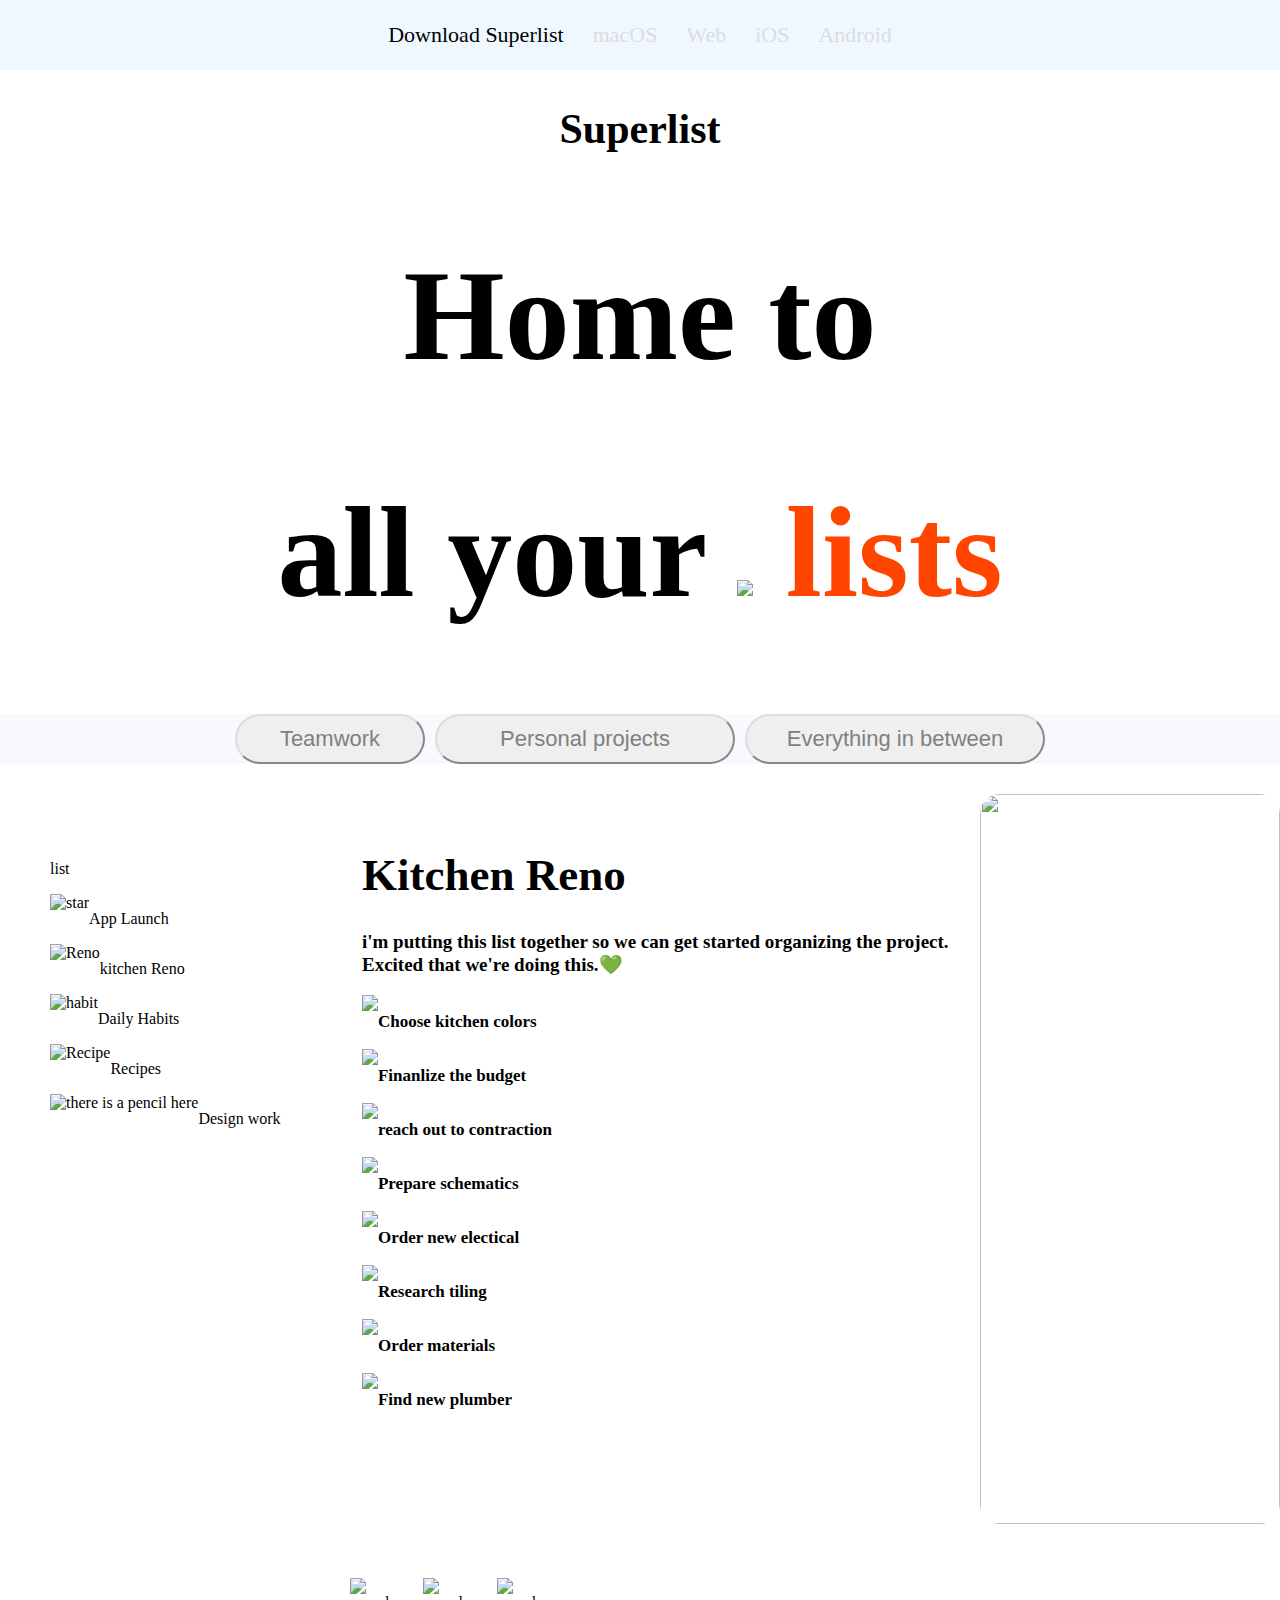
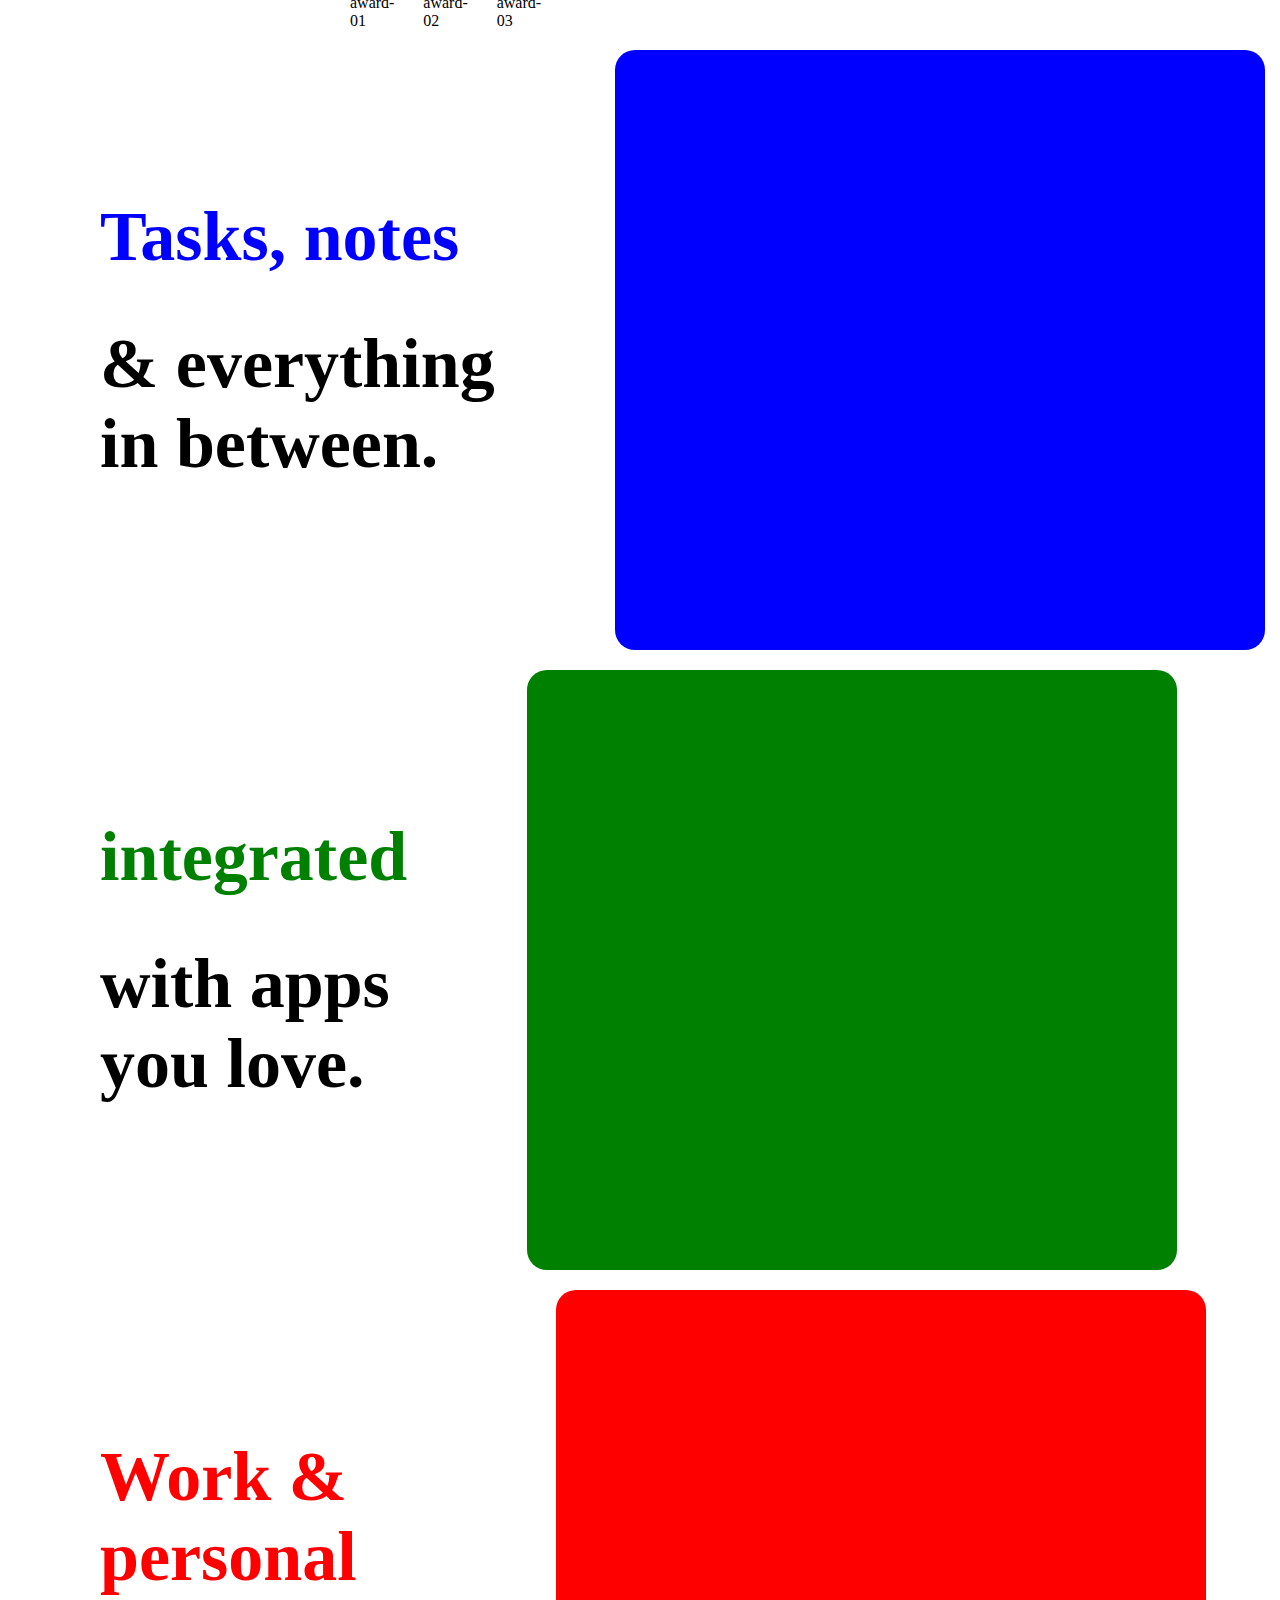
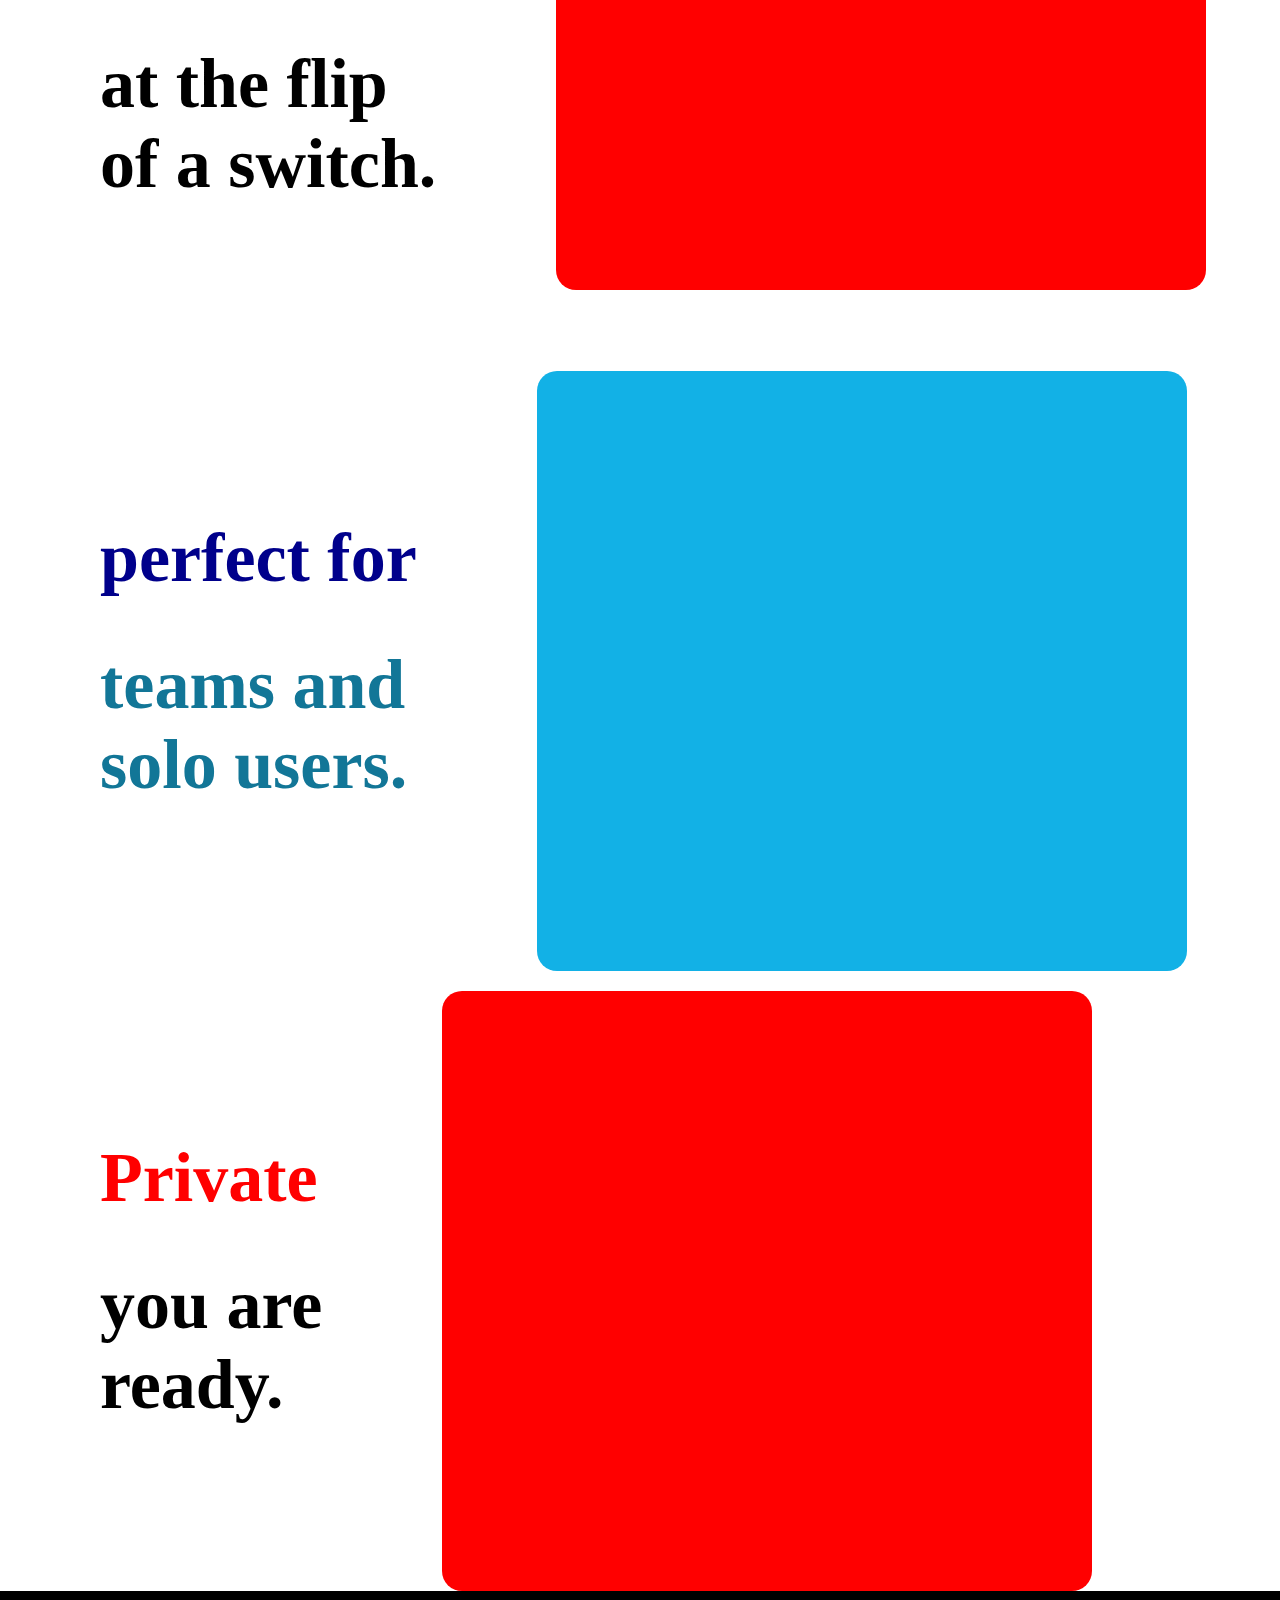
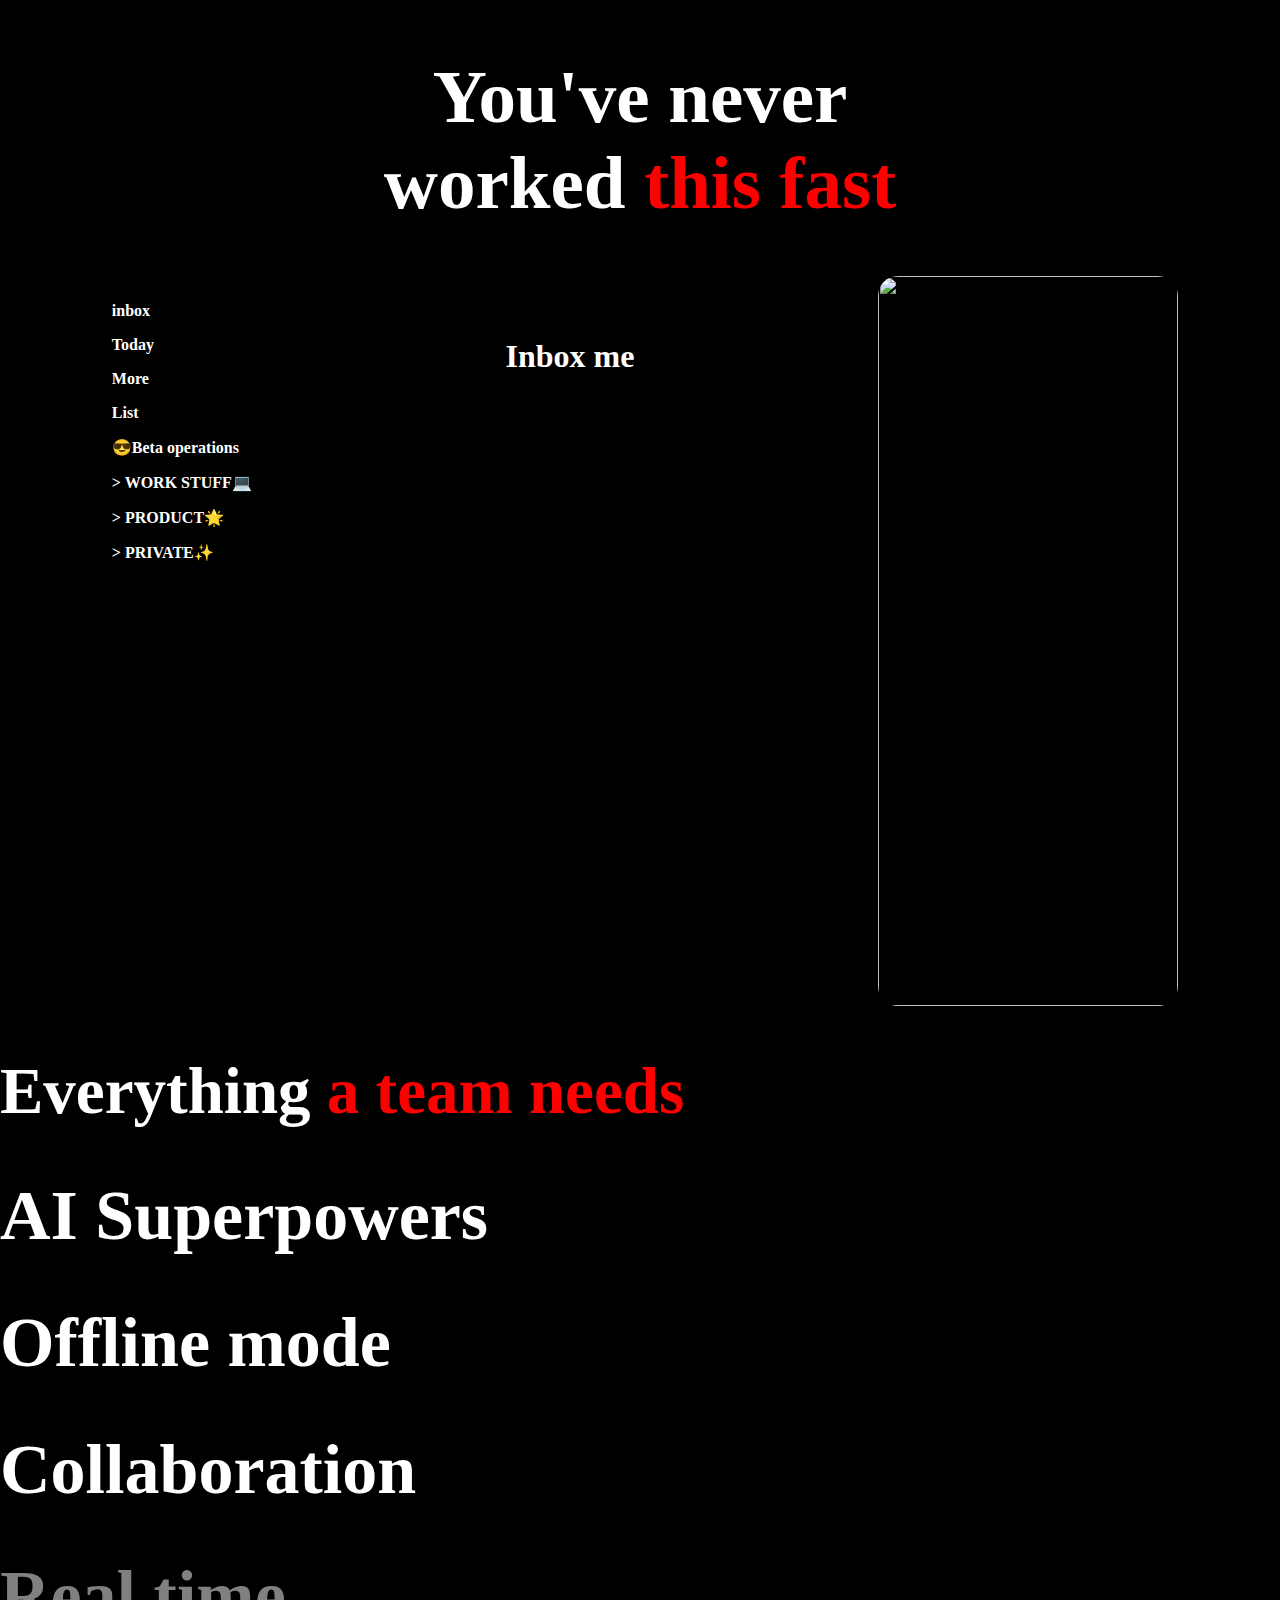
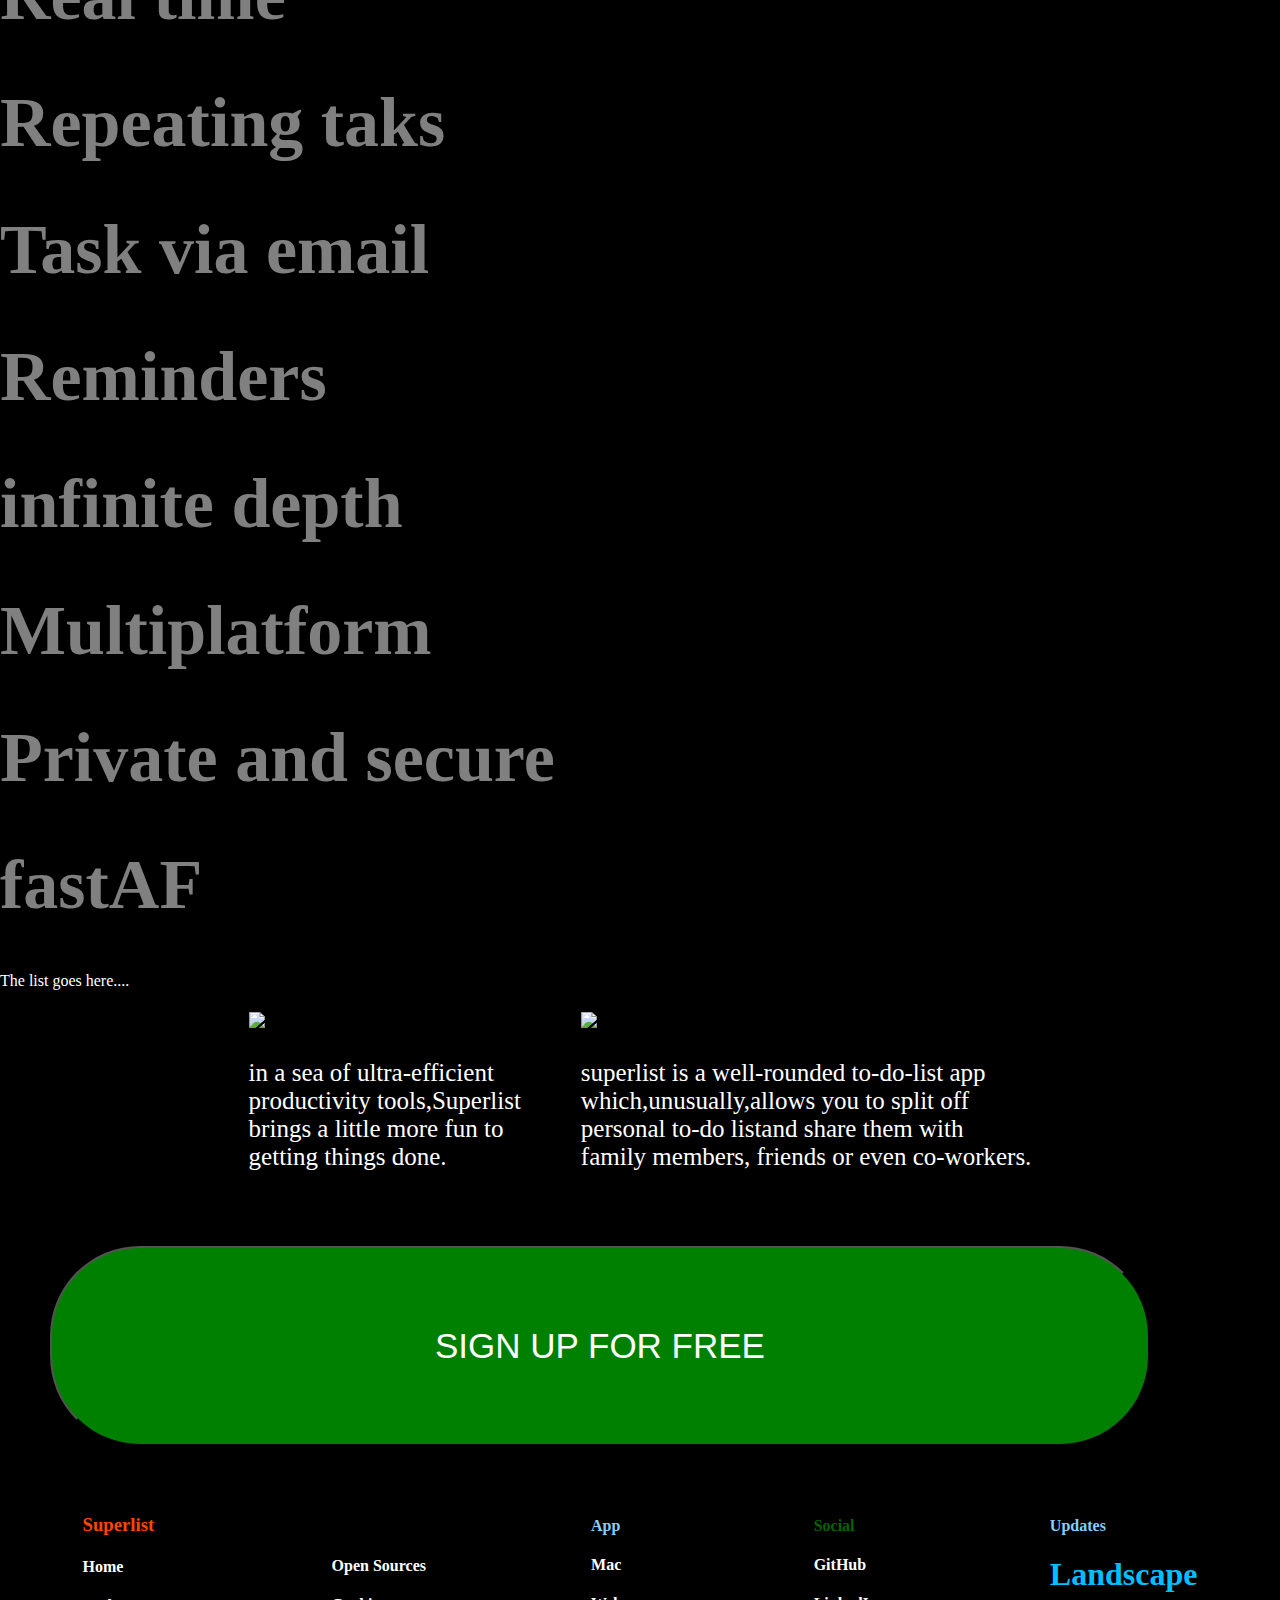
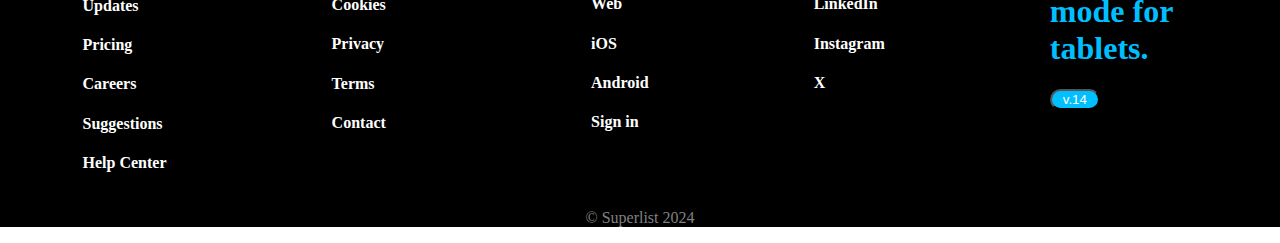
==== superlink_project/index.html @ af2967df "recent-push" ====
<!DOCTYPE html>
<html lang="en">
  <head>
    <meta charset="UTF-8" />
    <meta name="viewport" content="width=device-width, initial-scale=1.0" />
    <title>superlist</title>
    <link rel="stylesheet" href="/superlink_project/input.css" />
  </head>
  <body>
    <!-- HEADER-PART -->
    <header>
      <div class="head">
        <p>Download Superlist</p>
        <a href="#" class="macos">macOS</a>
        <a href="#" class="web">Web</a>
        <a href="#" class="ios">iOS</a>
        <a href="#" class="Android">Android</a>
      </div>
    </header>
    <!-- END OF HEADER PART -->

    <!--HOME PART  -->
    <h2 class="super">Superlist</h2>
    <section class="first-section">
      <h1>Home to</h1>
      <h1>
        all your
       <img src="superlink_project/images/mark-up.svg" class="mark"> <span style="color: orangered">lists</span>
      </h1>
      <div class="magic">
        <button class="team">Teamwork</button>
        <button class="personal">Personal projects</button>
        <button class="Everything">Everything in between</button>
      </div>
    </section>
    <!-- END OF HOME PART -->

    <!-- APP LAUNCH -->
    <div>
      <div class="launch">
        <div class="list">
          <p>list</p>
          <div class="star">
            <img src="superlink_project/images/AppLauch.PNG" alt="star" />
            <p>App Launch</p>
          </div>

          <div class="Reno">
            <img src="superlink_project/images/Reno.PNG" alt="Reno" />
            <p>kitchen Reno</p>
          </div>

          <div class="Habit">
            <img src="superlink_project/images/Habit.PNG" alt="habit" />
            <p>Daily Habits</p>
          </div>
          <div class="Recipe">
            <img src="superlink_project/images/Recipe.PNG" alt="Recipe" />
            <p>Recipes</p>
          </div>
          <div class="pencil">
            <img src="superlink_project/images/pencil.PNG" alt=" there is a pencil here" />
            <p>Design work</p>
          </div>
        </div>

        <div class="mark-up-class">
          <h1 class="big">Kitchen Reno</h1>
          <p class="about-kitchen">
            i'm putting this list together so we can get started organizing the
            project.
            <br />Excited that we're doing this.💚
          </p>
          <div class="like">
            <img src="superlink_project/images/mark-up.svg" />
            <p>Choose kitchen colors</p>
          </div>
          <div class="like">
            <img src="superlink_project/images/mark-up.svg" />
            <p>Finanlize the budget</p>
          </div>
          <div class="like">
            <img src="superlink_project/images/mark-up.svg" />
            <p>reach out to contraction</p>
          </div>
          <div class="like">
            <img src="superlink_project/images/mark-up.svg" />
            <p>Prepare schematics</p>
          </div>
          <div class="like">
            <img src="superlink_project/images/mark-up.svg" />
            <p>Order new electical</p>
          </div>
          <div class="like">
            <img src="superlink_project/images/mark-up.svg" />
            <p>Research tiling</p>
          </div>
          <div class="like">
            <img src="superlink_project/images/mark-up.svg" />
            <p>Order materials</p>
          </div>
          <div class="like">
            <img src="superlink_project/images/mark-up.svg" />
            <p>Find new plumber</p>
          </div>
        </div>
        <div>
          <img src="superlink_project/images/Landscape.jpg" class="image" />
        </div>
      </div>
    </div>
    <!-- END OF APP LAUNCH -->

    <!-- AWARD-PART -->
      <div class="push">
        <img src="superlink_project/images/daily-award.svg" alt="award-01" />
        <img src="superlink_project/images/weekly-award.svg" alt="award-02" />
        <img src="superlink_project/images/monthly-award.svg" alt="award-03" />
      </div>
    </div>

    <div class="pony">
      <div class="task">
      <h1><span style="color: blue;">Tasks, notes</span></h1>
      <h1>& everything<br> in between.</h1>
    </div>
    <div>
      <section class="style"></section>
      </div>
    </div>

    <div class="pony">
      <div class="task">
      <h1><span style="color: green;">integrated</span></h1>
      <h1>with apps<br> you love.</h1>
    </div>
    <div>
      <section class="style-two"></section>
      </div>
    </div>
     <div class="pony">
      <div class="task">
      <h1><span style="color: red;">Work & <br>personal</span></h1>
      <h1>at the flip <br> of a switch.</h1>
    </div>
    <div>
      <section class="style-three"></section>
      </div>
    </div>

     <div class="pony">
      <div class="task">
      <h1><span style="color: darkblue">perfect for</span></h1>
      <h1><span style="color:rgb(18, 118, 151)">teams and<br> solo users.</span></h1>
    </div>
    <div>
      <section class="style-four"></section>
      </div>
    </div>

     <div class="pony">
      <div class="task">
      <h1><span style="color: red ;">Private</span></h1>
      <h1>you are<br> ready.</h1>
    </div>
    <div>
      <section class="style-three"></section>
      </div>
    </div>

    <section class="bigger">
      <h1 class="fast">You've never <br>worked <span style="color: red;">this fast</span></h1>
      <div class="child">
        <div class="inbox">
      <p>inbox</p>
      <p>Today</p>
      <p>More</p>
      <P>List</P>
      <p>😎Beta operations</p>
      <p> > WORK STUFF💻</p>
      <p> > PRODUCT🌟</p>
      <p> > PRIVATE✨</p>
      </div>
      <div class="inbox-me">
        <h1>Inbox me</h1>
        
      </div>
      <div>
      <img src="superlink_project/images/Landscape.jpg" class="image" />
      </div> 
      </div>
      <h1 class="needs">Everything<span style="color: red;"> a team needs</span></h1>
      <div class="full">
      <h1>AI Superpowers</h1>
      <h1>Offline mode</h1>
      <h1>Collaboration</h1>
      </div>
      <div class="offline-mode">
      <h1>Real time</h1>
      <h1>Repeating taks</h1>
      <h1>Task via email</h1>
      <h1>Reminders</h1>
      <h1>infinite depth</h1>
      <h1>Multiplatform</h1>
      <h1>Private and secure</h1>
      <h1>fastAF</h1>
      </div>
      <p>The list goes here....</p>
        <div class="cat">
          <div>
      <img src="superlink_project/images/verge.png" class="pin"/>
      <p>in a sea of ultra-efficient <br>productivity tools,Superlist<br> brings a little more fun to<br> getting things done.</p>
      </div>
      <div>
      <img src="superlink_project/images/tee-cee.png" class="thin"/>
      <p>superlist is a well-rounded to-do-list app<br> which,unusually,allows you to split off<br> personal to-do listand share them with<br> family members, friends or even co-workers. </p>
      </div>
      </div>
      <button class="never">SIGN UP FOR FREE</button>

      
      <footer>
        <div class="foot">
        <div>
        <h3><span style="color: orangered;">Superlist</span></h3>
        <h4>Home</h4>
        <h4>Updates</h4>
        <h4>Pricing</h4>
        <h4>Careers</h4>
        <h4>Suggestions</h4>
        <h4>Help Center</h4>
          </div>
          <div class="sources">
        <h4>Open Sources</h4>
        <h4>Cookies</h4>
        <h4>Privacy</h4>
        <h4>Terms</h4>
        <h4>Contact</h4>
        </div>
        <div>
        <h4><span style="color: lightskyblue;">App</span></h4>
        <h4>Mac</h4>
        <h4>Web</h4>
        <h4>iOS</h4>
        <h4>Android</h4>
        <h4>Sign in</h4>
        </div>
        <div>
        <h4><span style="color: darkgreen;">Social</span></h4>
        <h4>GitHub</h4>
        <h4>LinkedIn</h4>
        <h4>Instagram</h4>
        <h4>X</h4>
        </div>
        <div>
        <h4><span style="color:lightskyblue ;">Updates</span></h4>
        <h1 class="land">Landscape<br>
        mode for<br>
        tablets.</h1>
        <button class="end">v.14</button>
        </div>
      </div>
      <p class="copy">&copy; Superlist 2024</p>
      </footer>
    </section>
  </body>
</html>
---- superlink_project/input.css ----
body {
  margin: 0;
  padding: 0;
  box-sizing: border-box;
}
a {
  text-decoration: none;
  color: gainsboro;
}
.head {
  background-color: aliceblue;
  display: flex;
  flex-direction: row;
  gap: 29px;
  align-items: center;
  font-size: 22px;
  justify-content: center;
}
.mark {
  width: 70px;
  align-items: center;
}

.super {
  font-size: 42px;
  text-align: center;
}

.first-section {
  font-size: 65px;
  text-align: center;
}
.magic {
  font-size: 25px;
  display: flex;
  align-items: center;
  gap: 10px;
  background-color: ghostwhite;
  justify-content: center;
}
.team {
  width: 190px;
  width: 190px;
  border-radius: 50px;
  font-size: 22px;
  padding: 10px;
  border-color: gainsboro;
  color: grey;
}
.personal {
  width: 300px;
  width: 300px;
  border-radius: 50px;
  font-size: 22px;
  padding: 10px;
  border-color: gainsboro;
  color: grey;
}
.Everything {
  width: 300px;
  width: 300px;
  border-radius: 50px;
  font-size: 22px;
  padding: 10px;
  border-color: gainsboro;
  cursor: pointer;
  color: grey;
}
.list {
  background-color: white;
  padding: 50px;
  border-radius: 20px;
}
.star {
  display: flex;
}
.Reno {
  display: flex;
}
.Habit {
  display: flex;
}
.Recipe {
  display: flex;
}
.pencil {
  display: flex;
}
.big {
  font-size: 45px;
  font-weight: 900;
}
.mark-up-class {
  padding: 25px;
}
.about-kitchen {
  font-weight: 700;
  font-size: 19px;
}
.like {
  display: flex;
  font-size: 17px;
  font-weight: 700;
  border-radius: 20px;
}
.image {
  width: 300px;
  height: 730px;
  border-radius: 20px;
}
.launch {
  display: flex;
  justify-content: space-between;
  margin-top: 30px;
}
.push {
  width: 200px;
  margin-top: 50px;
  margin-left: 350px;
  display: flex;
  gap: 20px;
}
.style {
  background-color: blue;
  width: 650px;
  height: 600px;
  border-radius: 20px;
}
.style-two {
  background-color: green;
  width: 650px;
  height: 600px;
  border-radius: 20px;
  margin-right: -160px;
}
.style-three {
  background-color: red;
  width: 650px;
  height: 600px;
  border-radius: 20px;
}
.style-four {
  background-color: rgb(18, 177, 230);
  width: 650px;
  height: 600px;
  border-radius: 20px;
}
.task {
  margin: 100px;
  font-size: 35px;
}
.pony {
  display: flex;
  gap: 20px;
  margin-top: 20px;
}
.bigger {
  border-radius: 0;
  margin-top: 0;
  padding-top: 13px;
  background-color: black;
  color: white;
}
.child {
  display: flex;
  justify-content: space-around;
}
.fast {
  text-align: center;
  font-size: 75px;
}
.inbox {
  font-weight: 700;
  padding: 10px;
}
.inbox-me {
  padding: 40px;
}
.offline-mode {
  font-size: 35px;
  color: gray;
}

.needs {
  font-size: 65px;
}
.full {
  font-size: 35px;
}
.thin {
  width: 100px;
}
.pin {
  width: 220px;
}
.cat {
  display: flex;
  font-size: 25px;
  justify-content: center;
  gap: 60px;
}
.never {
  width: 1100px;
  height: 200px;
  margin: 50px;
  border-radius: 90px;
  background-color: green;
  color: white;
  font-size: 35px;
}
.sources {
  padding-top: 40px;
}
.land {
  color: deepskyblue;
}
.foot {
  display: flex;
  justify-content: space-around;
}
.end {
  width: 50px;
  border-radius: 20px;
  background-color: deepskyblue;
  color: white;
}
.copy {
  color: gray;
  text-align: center;
}

.team:hover {
  border-color: blue;
  color: blue;
}
.personal:hover {
  border-color: orangered;
  color: orangered;
}
.Everything:hover {
  border-color: green;
  color: green;
}
.macos:hover {
  background-color: deepskyblue;
}
.web:hover {
  background-color: red;
}

.ios:hover {
  background-color: orange;
}

.Android:hover {
  background-color: cornflowerblue;
}
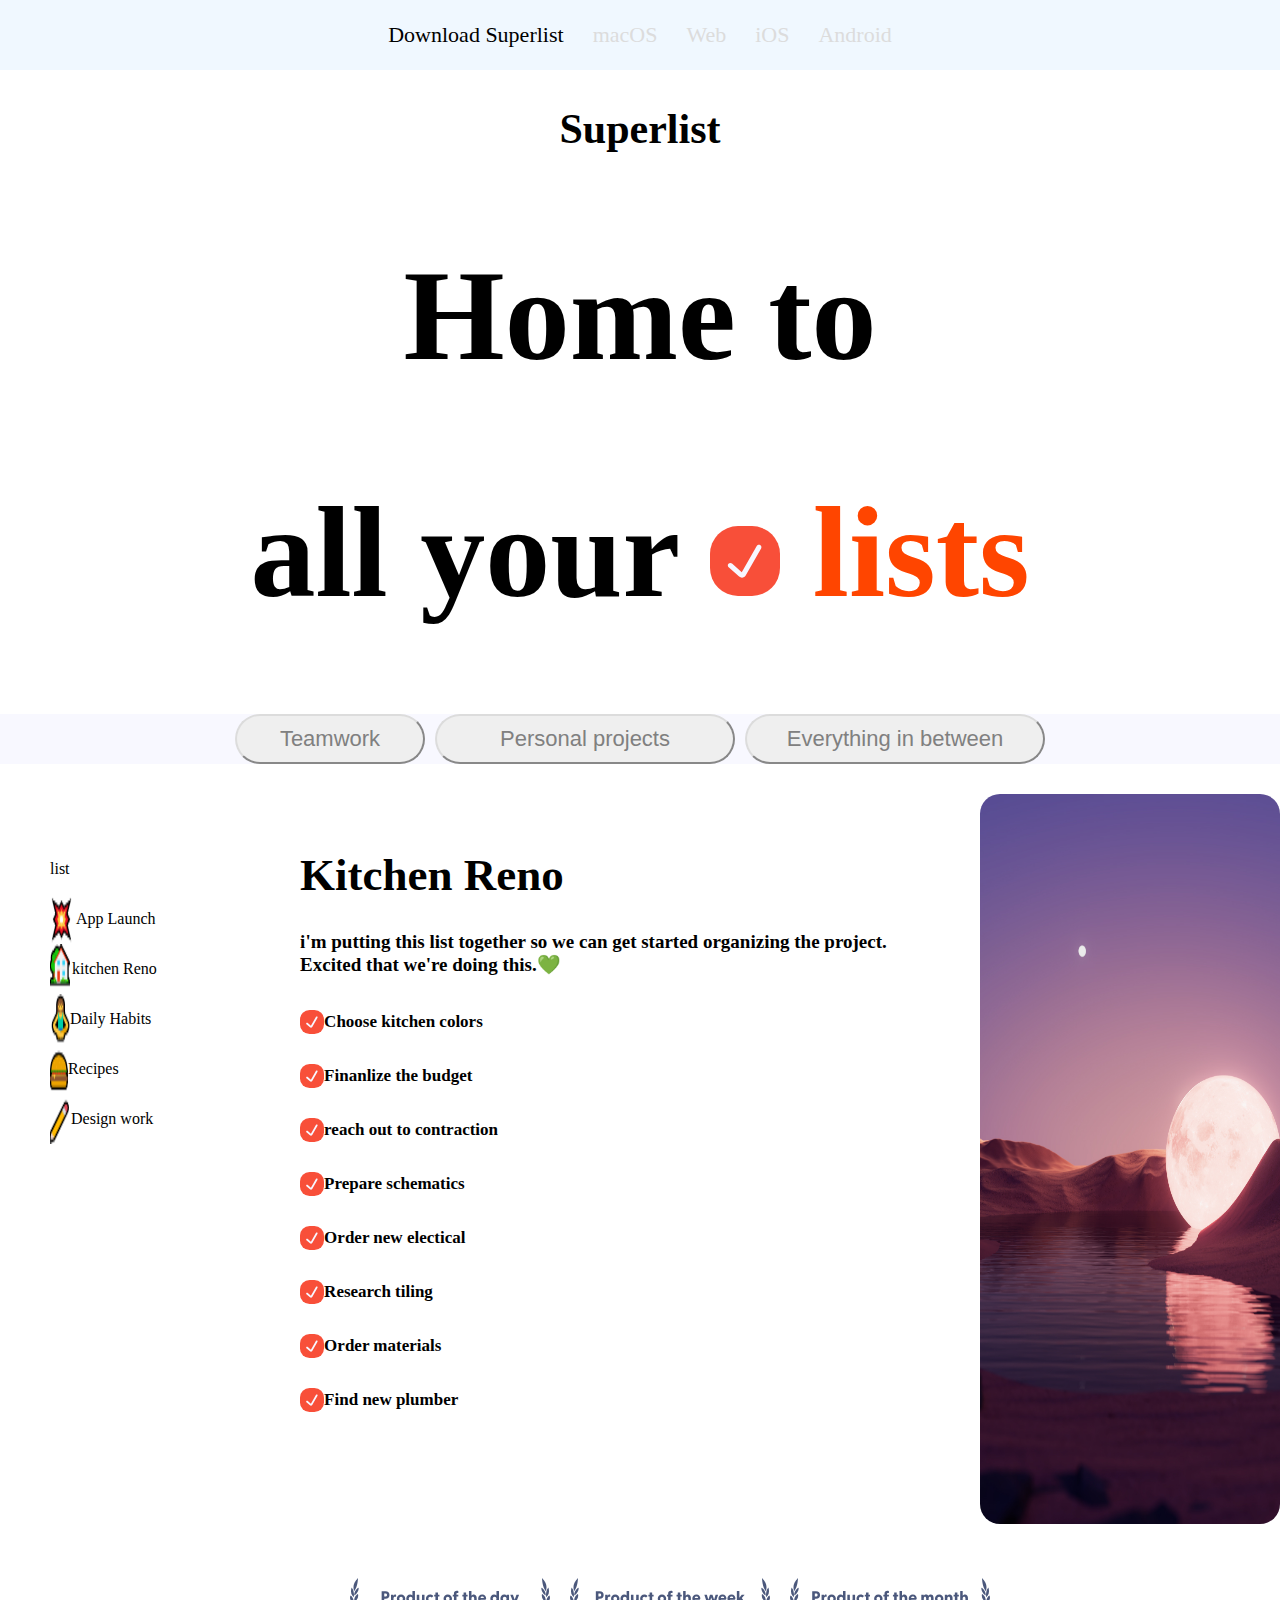
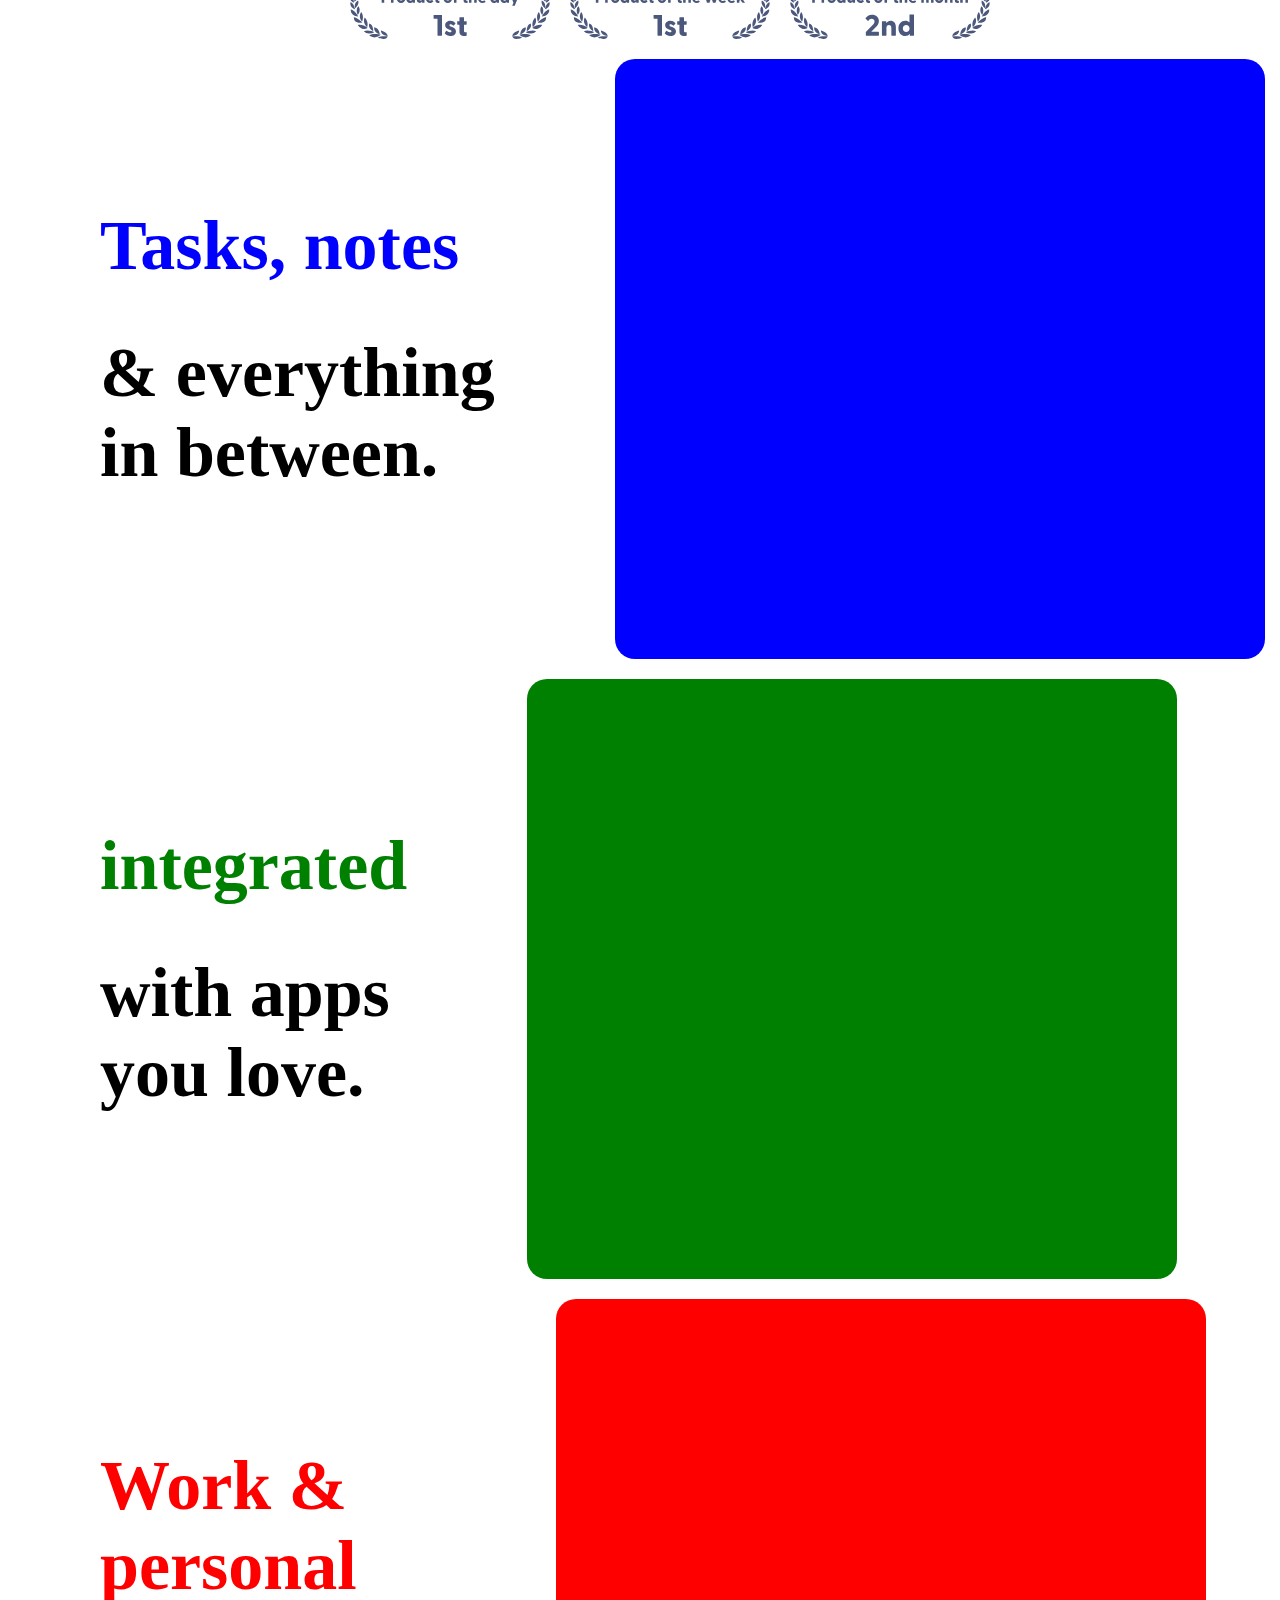
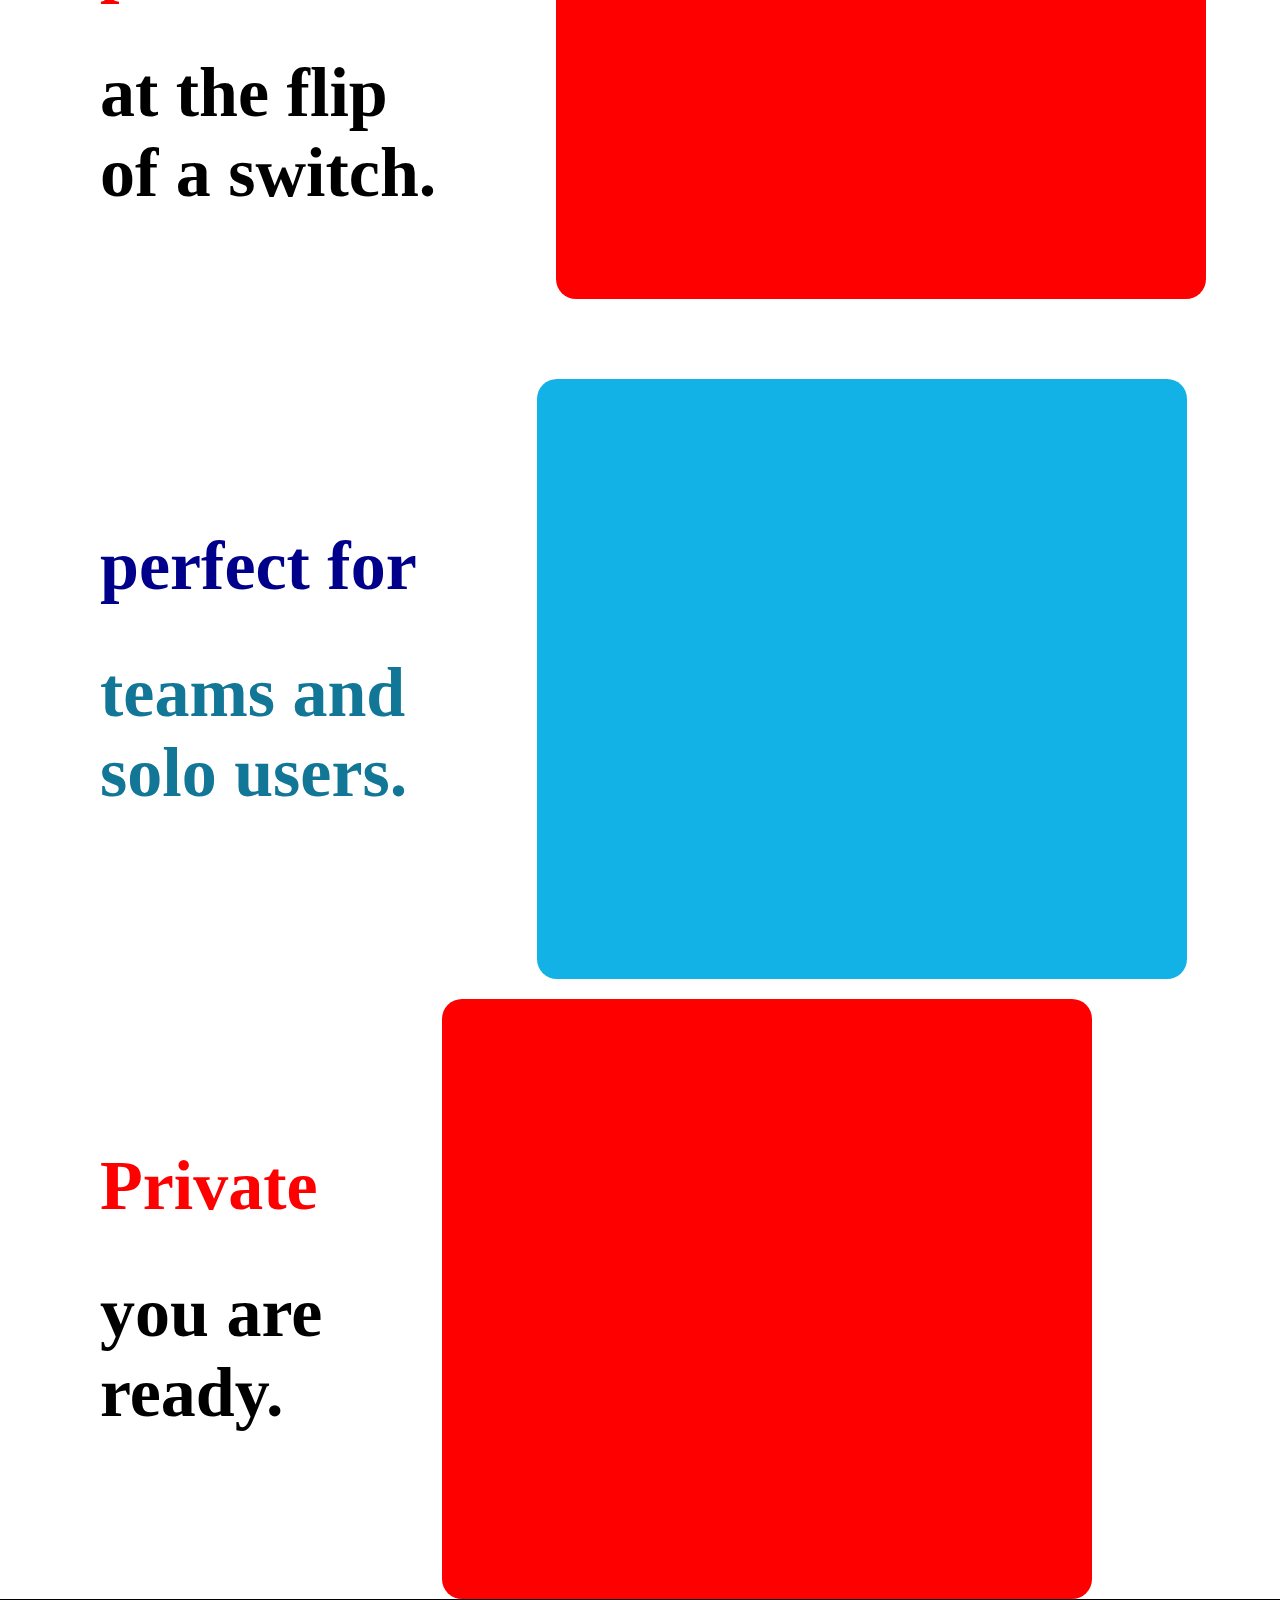
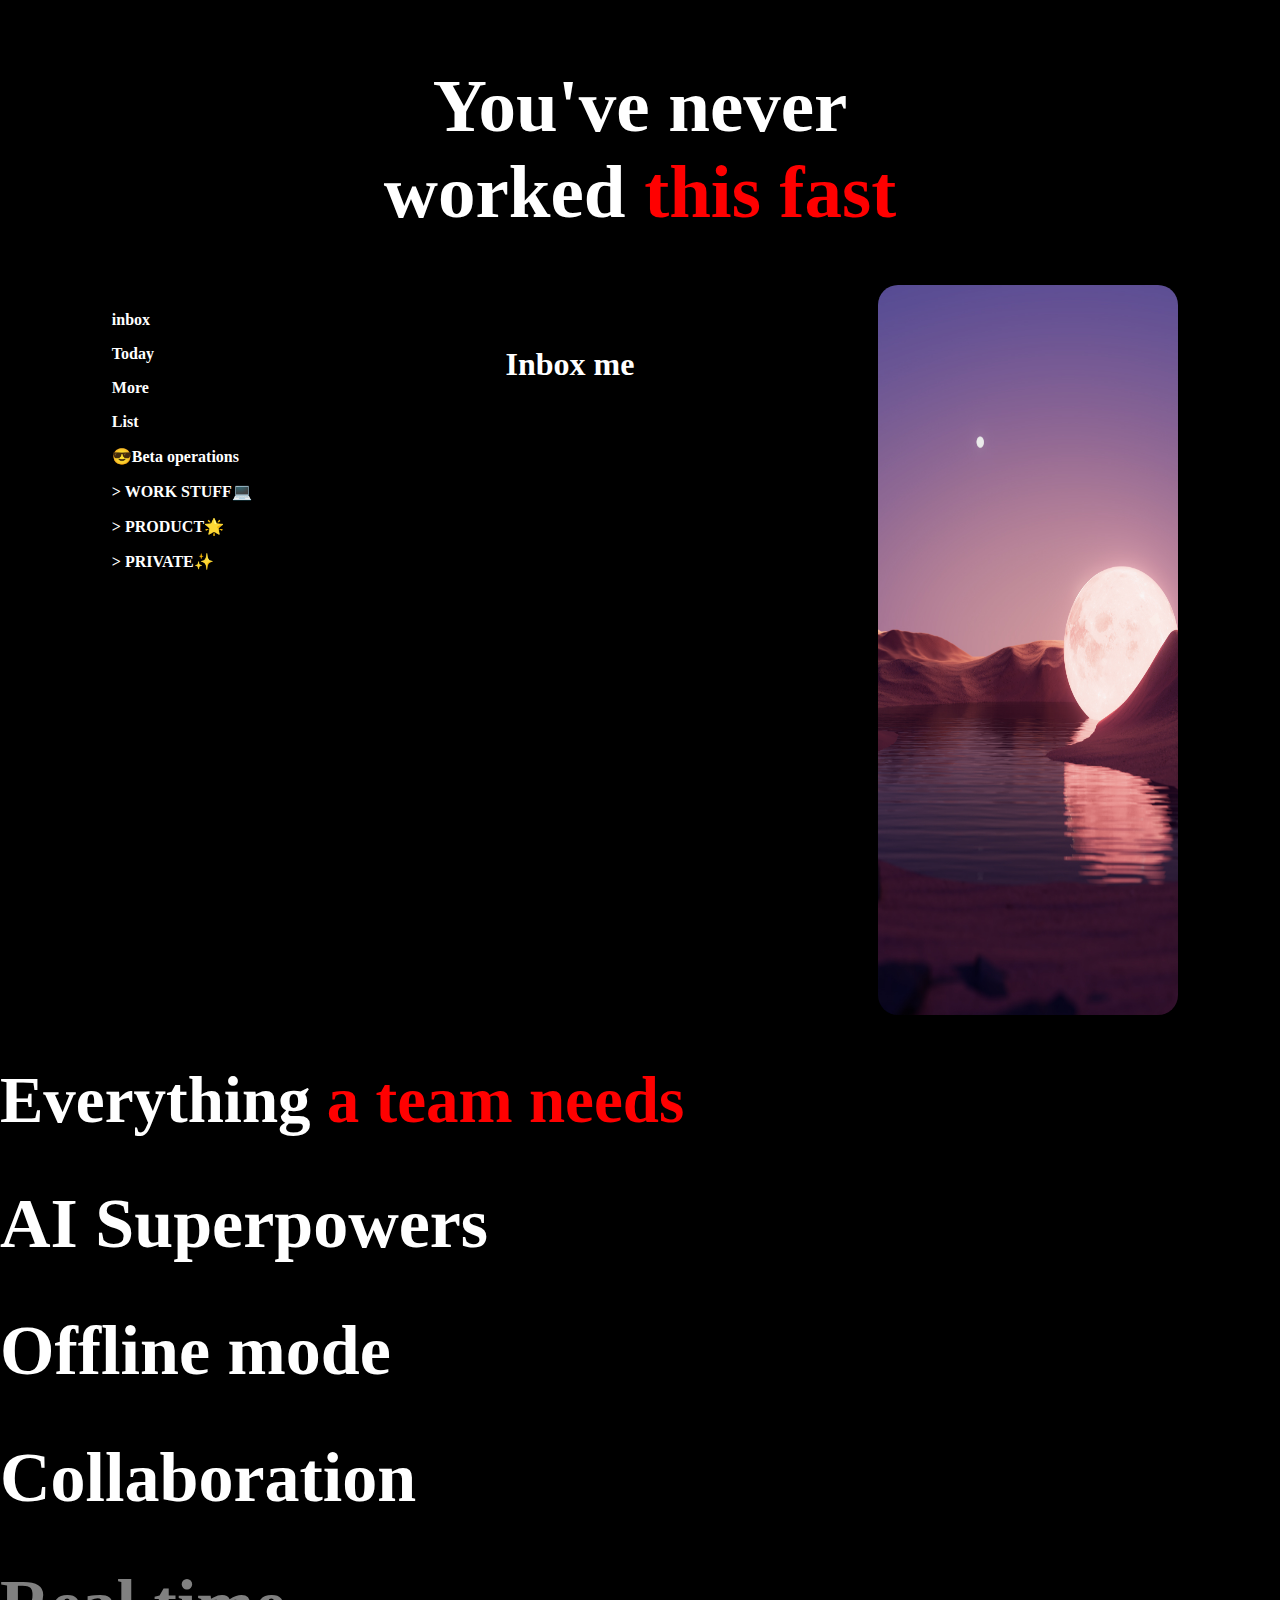
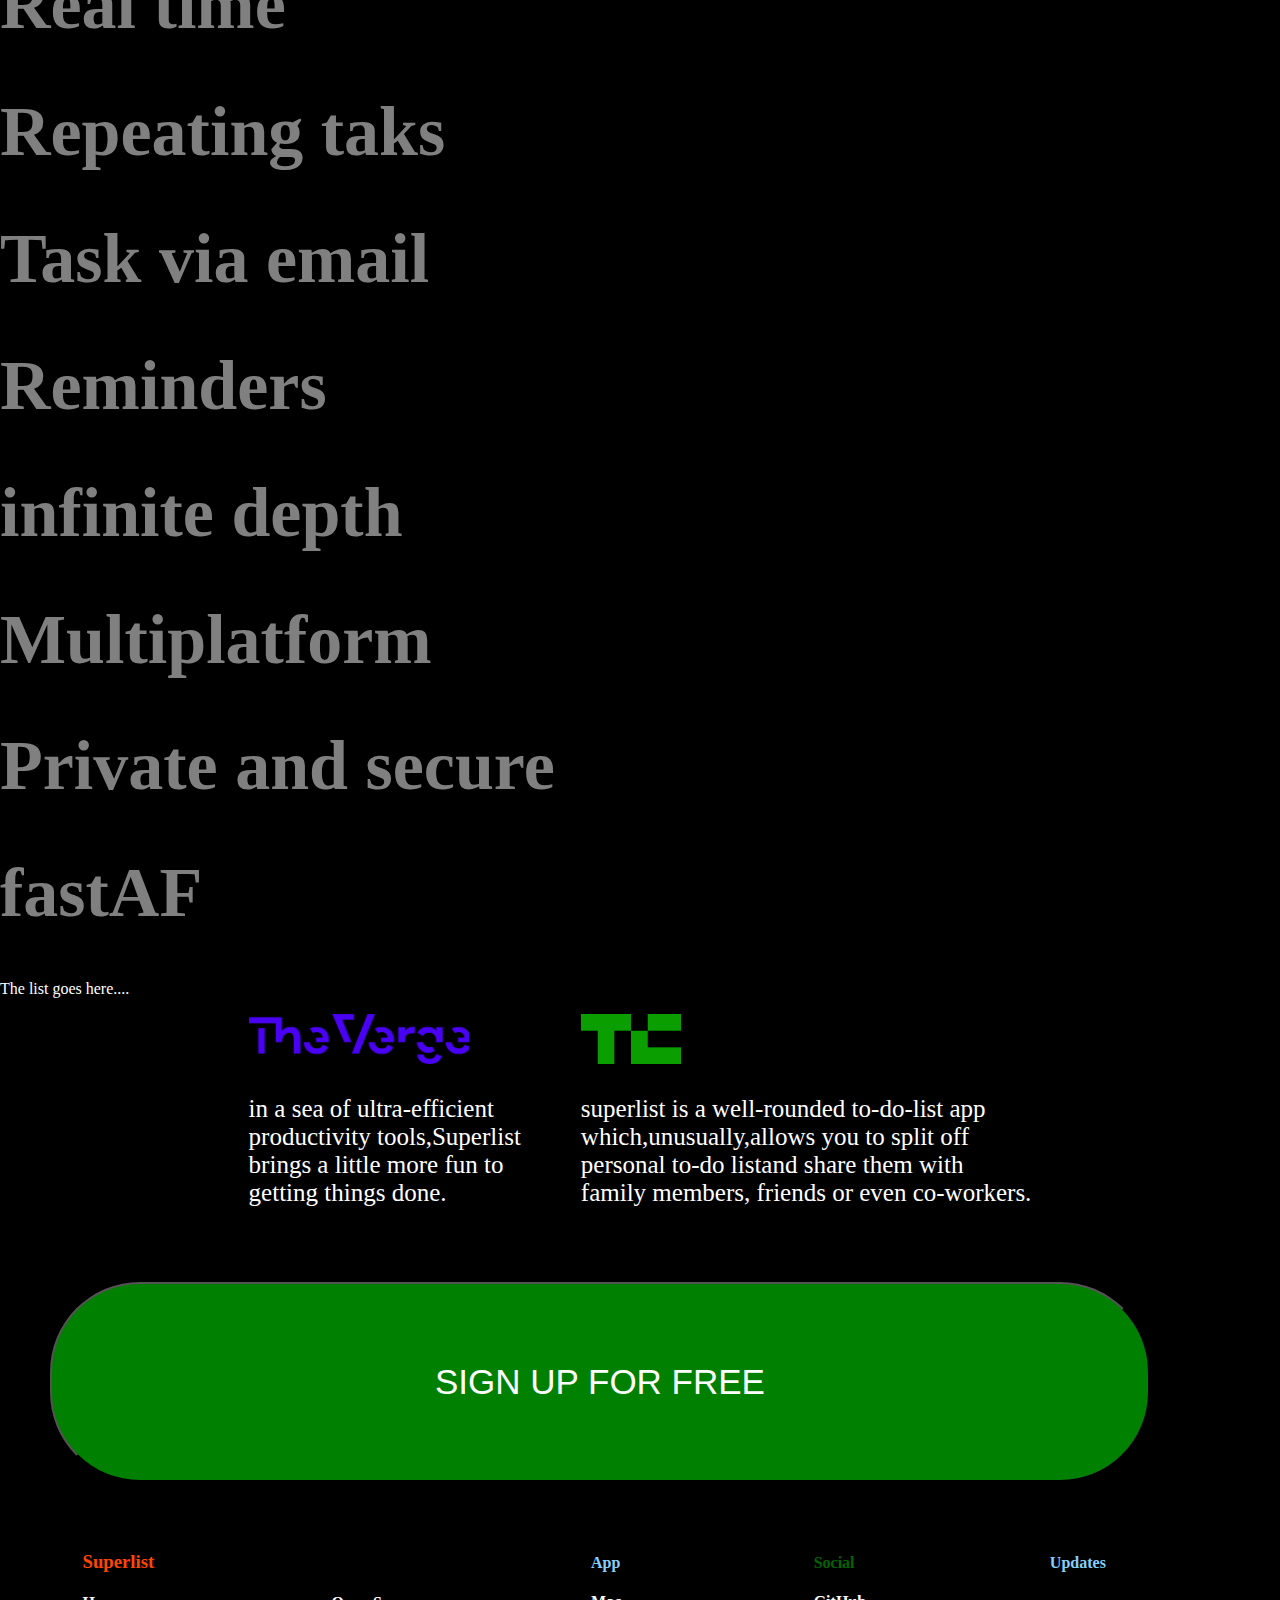
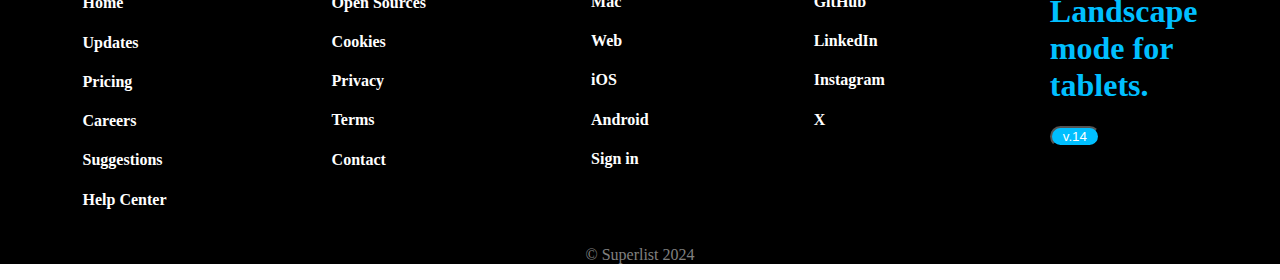
==== commit 18b031cc: "recent-commit" ====
--- a/superlink_project/index.html
+++ b/superlink_project/index.html
@@ -4,7 +4,7 @@
     <meta charset="UTF-8" />
     <meta name="viewport" content="width=device-width, initial-scale=1.0" />
     <title>superlist</title>
-    <link rel="stylesheet" href="/superlink_project/input.css" />
+    <link rel="stylesheet" href="./input.css" />
   </head>
   <body>
     <!-- HEADER-PART -->
@@ -25,7 +25,7 @@
       <h1>Home to</h1>
       <h1>
         all your
-       <img src="superlink_project/images/mark-up.svg" class="mark"> <span style="color: orangered">lists</span>
+       <img src="./images/mark-up.svg" class="mark"> <span style="color: orangered">lists</span>
       </h1>
       <div class="magic">
         <button class="team">Teamwork</button>
@@ -41,25 +41,25 @@
         <div class="list">
           <p>list</p>
           <div class="star">
-            <img src="superlink_project/images/AppLauch.PNG" alt="star" />
+            <img src="./images/AppLauch.PNG" alt="star" />
             <p>App Launch</p>
           </div>
 
           <div class="Reno">
-            <img src="superlink_project/images/Reno.PNG" alt="Reno" />
+            <img src="./images/Reno.PNG" alt="Reno" />
             <p>kitchen Reno</p>
           </div>
 
           <div class="Habit">
-            <img src="superlink_project/images/Habit.PNG" alt="habit" />
+            <img src="./images/Habit.PNG" alt="habit" />
             <p>Daily Habits</p>
           </div>
           <div class="Recipe">
-            <img src="superlink_project/images/Recipe.PNG" alt="Recipe" />
+            <img src="./images/Recipe.PNG" alt="Recipe" />
             <p>Recipes</p>
           </div>
           <div class="pencil">
-            <img src="superlink_project/images/pencil.PNG" alt=" there is a pencil here" />
+            <img src="./images/pencil.PNG" alt=" there is a pencil here" />
             <p>Design work</p>
           </div>
         </div>
@@ -72,40 +72,40 @@
             <br />Excited that we're doing this.💚
           </p>
           <div class="like">
-            <img src="superlink_project/images/mark-up.svg" />
+            <img src="./images/mark-up.svg" />
             <p>Choose kitchen colors</p>
           </div>
           <div class="like">
-            <img src="superlink_project/images/mark-up.svg" />
+            <img src="./images/mark-up.svg" />
             <p>Finanlize the budget</p>
           </div>
           <div class="like">
-            <img src="superlink_project/images/mark-up.svg" />
+            <img src="./images/mark-up.svg" />
             <p>reach out to contraction</p>
           </div>
           <div class="like">
-            <img src="superlink_project/images/mark-up.svg" />
+            <img src="./images/mark-up.svg" />
             <p>Prepare schematics</p>
           </div>
           <div class="like">
-            <img src="superlink_project/images/mark-up.svg" />
+            <img src="./images/mark-up.svg" />
             <p>Order new electical</p>
           </div>
           <div class="like">
-            <img src="superlink_project/images/mark-up.svg" />
+            <img src="./images/mark-up.svg" />
             <p>Research tiling</p>
           </div>
           <div class="like">
-            <img src="superlink_project/images/mark-up.svg" />
+            <img src="./images/mark-up.svg" />
             <p>Order materials</p>
           </div>
           <div class="like">
-            <img src="superlink_project/images/mark-up.svg" />
+            <img src="./images/mark-up.svg" />
             <p>Find new plumber</p>
           </div>
         </div>
         <div>
-          <img src="superlink_project/images/Landscape.jpg" class="image" />
+          <img src="./images/Landscape.jpg" class="image" />
         </div>
       </div>
     </div>
@@ -113,9 +113,9 @@
 
     <!-- AWARD-PART -->
       <div class="push">
-        <img src="superlink_project/images/daily-award.svg" alt="award-01" />
-        <img src="superlink_project/images/weekly-award.svg" alt="award-02" />
-        <img src="superlink_project/images/monthly-award.svg" alt="award-03" />
+        <img src="./images/daily-award.svg" alt="award-01" />
+        <img src="./images/weekly-award.svg" alt="award-02" />
+        <img src="./images/monthly-award.svg" alt="award-03" />
       </div>
     </div>
 
@@ -186,7 +186,7 @@
         
       </div>
       <div>
-      <img src="superlink_project/images/Landscape.jpg" class="image" />
+      <img src="./images/Landscape.jpg" class="image" />
       </div> 
       </div>
       <h1 class="needs">Everything<span style="color: red;"> a team needs</span></h1>
@@ -208,11 +208,11 @@
       <p>The list goes here....</p>
         <div class="cat">
           <div>
-      <img src="superlink_project/images/verge.png" class="pin"/>
+      <img src="./images/verge.png" class="pin"/>
       <p>in a sea of ultra-efficient <br>productivity tools,Superlist<br> brings a little more fun to<br> getting things done.</p>
       </div>
       <div>
-      <img src="superlink_project/images/tee-cee.png" class="thin"/>
+      <img src="./images/tee-cee.png" class="thin"/>
       <p>superlist is a well-rounded to-do-list app<br> which,unusually,allows you to split off<br> personal to-do listand share them with<br> family members, friends or even co-workers. </p>
       </div>
       </div>
